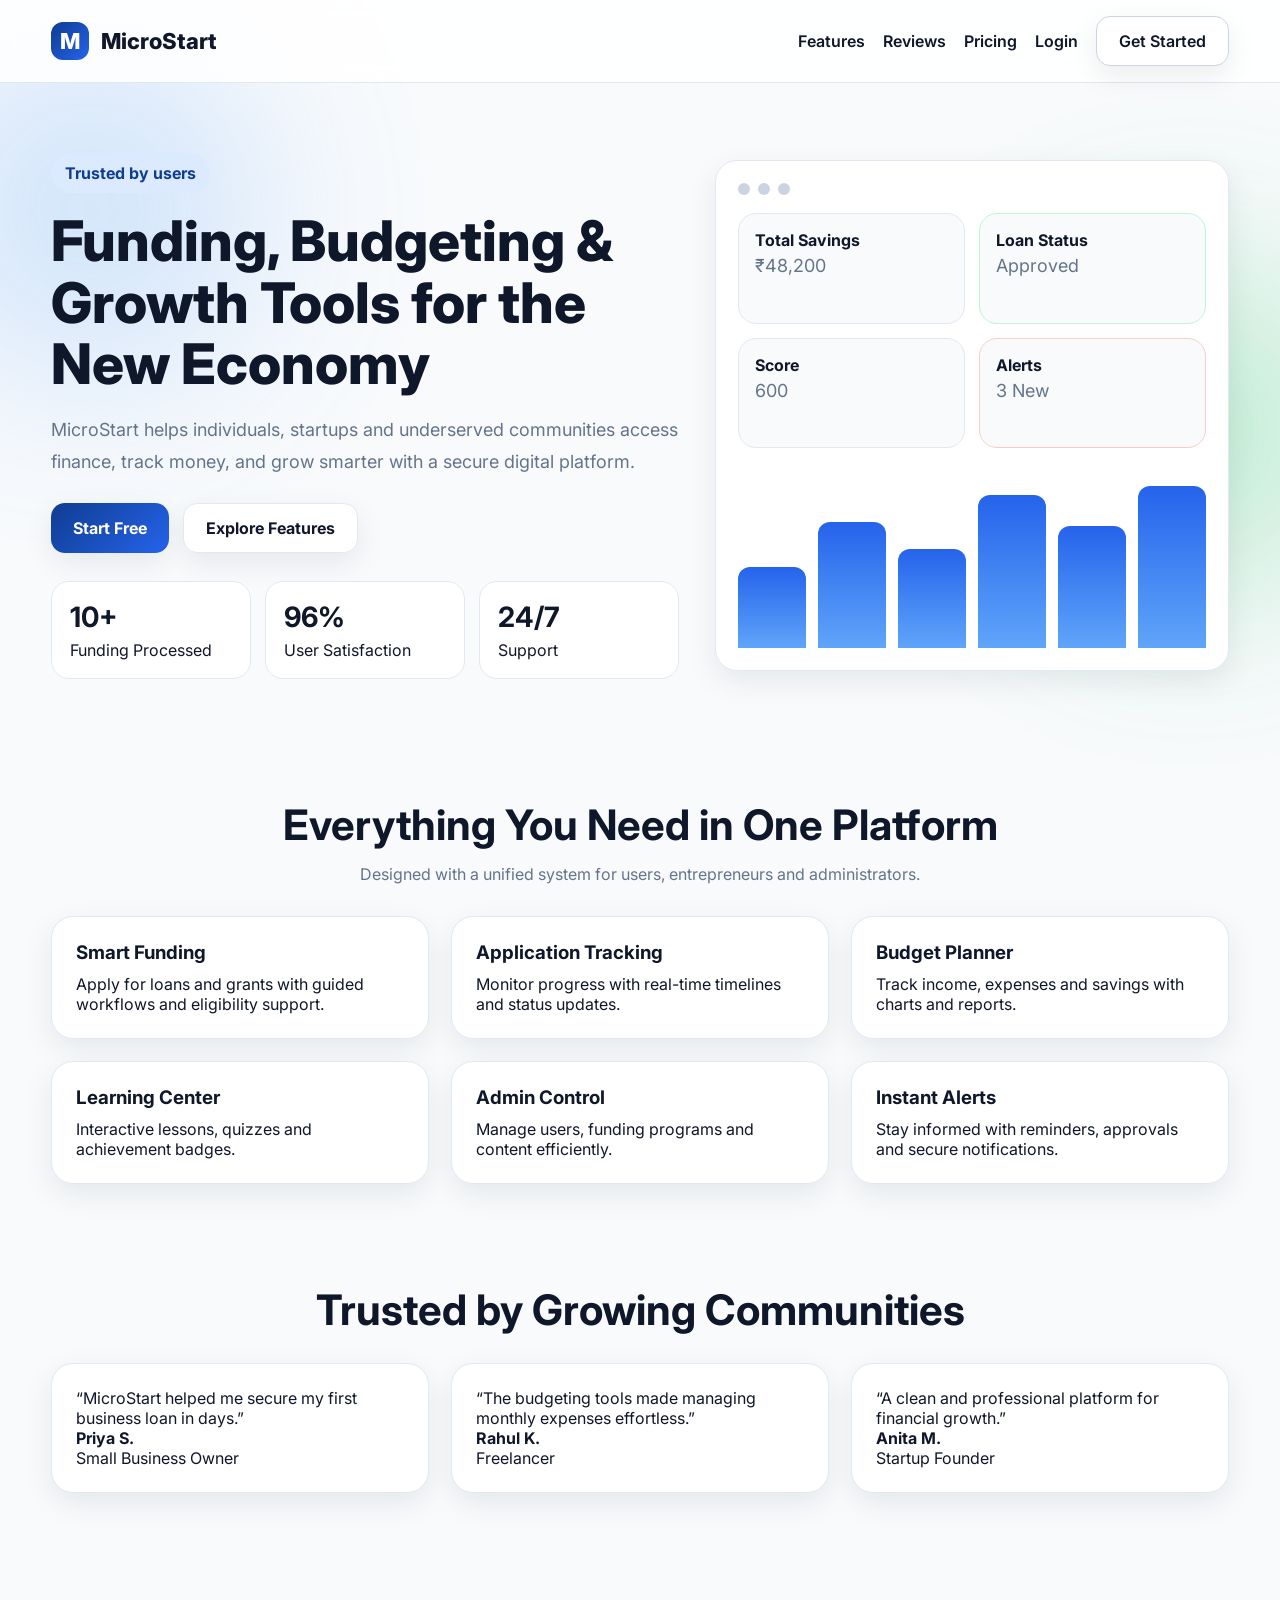
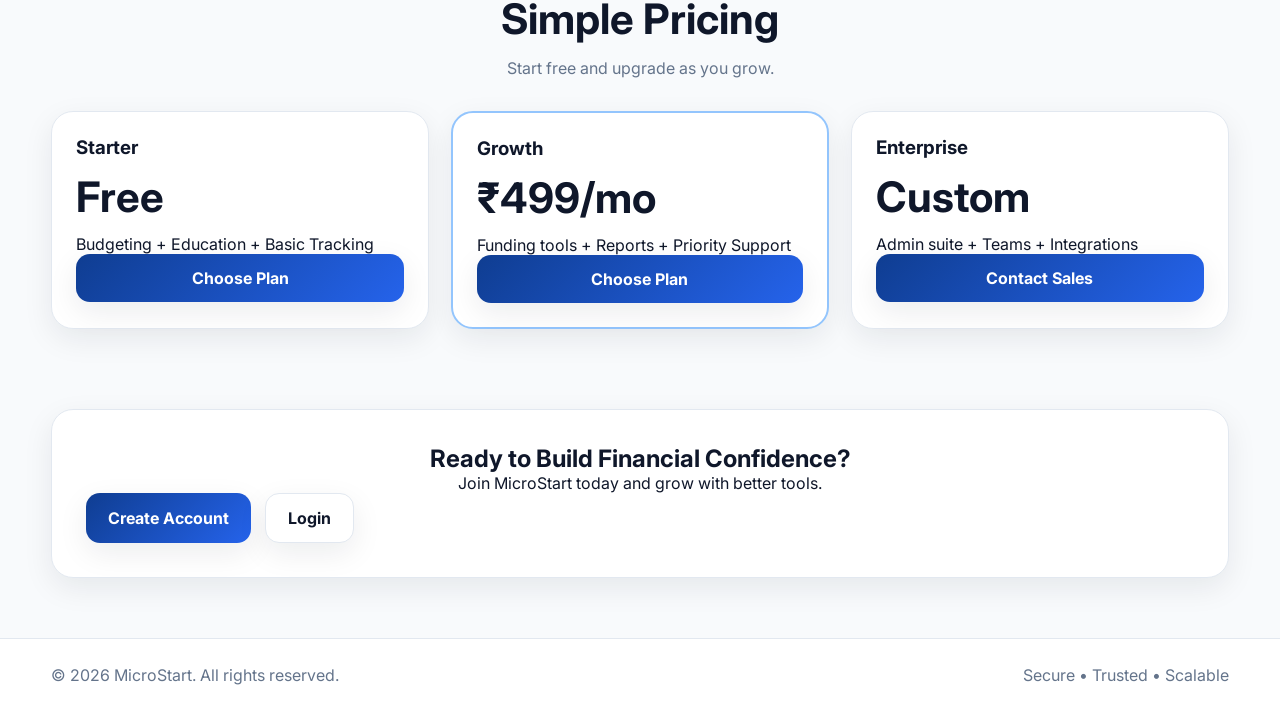
==== microstart/src/main/resources/static/index.html @ c0b25955 "first commit" ====
<!DOCTYPE html>
<html lang="en">
<head>
    <meta charset="UTF-8">
    <meta name="viewport" content="width=device-width,initial-scale=1.0">
    <title>MicroStart | Financial Inclusion Platform</title>
    <link rel="stylesheet" href="css/main.css">
    <link rel="preconnect" href="https://fonts.googleapis.com">
    <link rel="preconnect" href="https://fonts.gstatic.com" crossorigin>
    <link href="https://fonts.googleapis.com/css2?family=Inter:wght@400;500;600;700;800&display=swap" rel="stylesheet">
</head>
<body>

<div class="bg-blur one"></div>
<div class="bg-blur two"></div>

<header class="topbar">
    <div class="container nav">

        <div class="brand">
            <div class="brand-mark">M</div>
            <span>MicroStart</span>
        </div>

        <nav class="menu">
            <a href="#features">Features</a>
            <a href="#testimonials">Reviews</a>
            <a href="#pricing">Pricing</a>
            <a href="login.html">Login</a>
            <a href="register.html" class="btn btn-outline">Get Started</a>
        </nav>

        <div class="mobile-toggle" onclick="toggleMenu()">☰</div>

    </div>
</header>

<section class="hero container">

    <div class="hero-left reveal">

        <div class="pill">
            Trusted by users
        </div>

        <h1>
            Funding, Budgeting & Growth Tools for the New Economy
        </h1>

        <p>
            MicroStart helps individuals, startups and underserved communities
            access finance, track money, and grow smarter with a secure digital platform.
        </p>

        <div class="hero-actions">
            <a href="register.html" class="btn">Start Free</a>
            <a href="#features" class="btn btn-light">Explore Features</a>
        </div>

        <div class="trust-row">
            <div class="trust-card">
                <h3>10+</h3>
                <span>Funding Processed</span>
            </div>

            <div class="trust-card">
                <h3>96%</h3>
                <span>User Satisfaction</span>
            </div>

            <div class="trust-card">
                <h3>24/7</h3>
                <span>Support</span>
            </div>
        </div>

    </div>

    <div class="hero-right reveal">

        <div class="dashboard-preview card">

            <div class="preview-head">
                <div></div><div></div><div></div>
            </div>

            <div class="stat-grid">

                <div class="mini-card">
                    <h4>Total Savings</h4>
                    <p>₹48,200</p>
                </div>

                <div class="mini-card success">
                    <h4>Loan Status</h4>
                    <p>Approved</p>
                </div>

                <div class="mini-card">
                    <h4>Score</h4>
                    <p>600</p>
                </div>

                <div class="mini-card alert">
                    <h4>Alerts</h4>
                    <p>3 New</p>
                </div>

            </div>

            <div class="chart-bars">
                <span style="height:45%"></span>
                <span style="height:70%"></span>
                <span style="height:55%"></span>
                <span style="height:85%"></span>
                <span style="height:68%"></span>
                <span style="height:90%"></span>
            </div>

        </div>

    </div>

</section>

<section id="features" class="section container">

    <div class="section-head reveal">
        <h2>Everything You Need in One Platform</h2>
        <p>Designed with a unified system for users, entrepreneurs and administrators.</p>
    </div>

    <div class="feature-grid">

        <div class="feature card reveal">
            <h3>Smart Funding</h3>
            <p>Apply for loans and grants with guided workflows and eligibility support.</p>
        </div>

        <div class="feature card reveal">
            <h3>Application Tracking</h3>
            <p>Monitor progress with real-time timelines and status updates.</p>
        </div>

        <div class="feature card reveal">
            <h3>Budget Planner</h3>
            <p>Track income, expenses and savings with charts and reports.</p>
        </div>

        <div class="feature card reveal">
            <h3>Learning Center</h3>
            <p>Interactive lessons, quizzes and achievement badges.</p>
        </div>

        <div class="feature card reveal">
            <h3>Admin Control</h3>
            <p>Manage users, funding programs and content efficiently.</p>
        </div>

        <div class="feature card reveal">
            <h3>Instant Alerts</h3>
            <p>Stay informed with reminders, approvals and secure notifications.</p>
        </div>

    </div>

</section>

<section id="testimonials" class="section container">

    <div class="section-head reveal">
        <h2>Trusted by Growing Communities</h2>
    </div>

    <div class="testimonial-grid">

        <div class="testimonial card reveal">
            <p>“MicroStart helped me secure my first business loan in days.”</p>
            <h4>Priya S.</h4>
            <span>Small Business Owner</span>
        </div>

        <div class="testimonial card reveal">
            <p>“The budgeting tools made managing monthly expenses effortless.”</p>
            <h4>Rahul K.</h4>
            <span>Freelancer</span>
        </div>

        <div class="testimonial card reveal">
            <p>“A clean and professional platform for financial growth.”</p>
            <h4>Anita M.</h4>
            <span>Startup Founder</span>
        </div>

    </div>

</section>

<section id="pricing" class="section container">

    <div class="section-head reveal">
        <h2>Simple Pricing</h2>
        <p>Start free and upgrade as you grow.</p>
    </div>

    <div class="pricing-grid">

        <div class="price-card card reveal">
            <h3>Starter</h3>
            <h1>Free</h1>
            <p>Budgeting + Education + Basic Tracking</p>
            <a href="register.html" class="btn full">Choose Plan</a>
        </div>

        <div class="price-card card featured reveal">
            <h3>Growth</h3>
            <h1>₹499/mo</h1>
            <p>Funding tools + Reports + Priority Support</p>
            <a href="register.html" class="btn full">Choose Plan</a>
        </div>

        <div class="price-card card reveal">
            <h3>Enterprise</h3>
            <h1>Custom</h1>
            <p>Admin suite + Teams + Integrations</p>
            <a href="register.html" class="btn full">Contact Sales</a>
        </div>

    </div>

</section>

<section class="cta container card reveal">

    <h2>Ready to Build Financial Confidence?</h2>
    <p>Join MicroStart today and grow with better tools.</p>

    <div class="hero-actions">
        <a href="register.html" class="btn">Create Account</a>
        <a href="login.html" class="btn btn-light">Login</a>
    </div>

</section>

<footer class="footer">
    <div class="container foot">
        <span>© 2026 MicroStart. All rights reserved.</span>
        <span>Secure • Trusted • Scalable</span>
    </div>
</footer>

<script src="js/main.js"></script>
</body>
</html>
---- microstart/src/main/resources/static/css/main.css ----
:root{
--primary:#0f3d91;
--primary2:#2563eb;
--bg:#f8fafc;
--text:#0f172a;
--muted:#64748b;
--line:#e2e8f0;
--white:#ffffff;
--success:#16a34a;
--alert:#ef4444;
--shadow:0 10px 30px rgba(15,23,42,.08);
}

*{
margin:0;
padding:0;
box-sizing:border-box;
font-family:'Inter',sans-serif;
scroll-behavior:smooth;
}

body{
background:var(--bg);
color:var(--text);
overflow-x:hidden;
}

.container{
width:min(1180px,92%);
margin:auto;
}

.bg-blur{
position:fixed;
width:340px;
height:340px;
border-radius:50%;
filter:blur(90px);
z-index:-1;
opacity:.25;
}

.bg-blur.one{
background:#60a5fa;
top:40px;
left:-80px;
}

.bg-blur.two{
background:#22c55e;
right:-80px;
top:260px;
}

.topbar{
position:sticky;
top:0;
background:rgba(255,255,255,.85);
backdrop-filter:blur(10px);
border-bottom:1px solid var(--line);
z-index:100;
}

.nav{
display:flex;
justify-content:space-between;
align-items:center;
padding:16px 0;
}

.brand{
display:flex;
align-items:center;
gap:12px;
font-weight:800;
font-size:22px;
}

.brand-mark{
width:38px;
height:38px;
border-radius:12px;
display:grid;
place-items:center;
background:linear-gradient(135deg,var(--primary),var(--primary2));
color:white;
}

.menu{
display:flex;
align-items:center;
gap:18px;
}

.menu a{
text-decoration:none;
color:var(--text);
font-weight:600;
}

.mobile-toggle{
display:none;
font-size:28px;
cursor:pointer;
}

.btn{
display:inline-flex;
align-items:center;
justify-content:center;
padding:14px 22px;
border-radius:14px;
text-decoration:none;
background:linear-gradient(135deg,var(--primary),var(--primary2));
color:white;
font-weight:700;
transition:.3s;
box-shadow:var(--shadow);
}

.btn:hover{
transform:translateY(-2px);
}

.btn-light{
background:white;
color:var(--text);
border:1px solid var(--line);
}

.btn-outline{
background:white;
color:var(--primary);
border:1px solid #cbd5e1;
}

.full{
width:100%;
}

.hero{
display:grid;
grid-template-columns:1.1fr .9fr;
gap:36px;
padding:70px 0;
align-items:center;
}

.pill{
display:inline-block;
padding:10px 14px;
background:#dbeafe;
color:var(--primary);
border-radius:999px;
font-weight:700;
margin-bottom:18px;
}

.hero h1{
font-size:56px;
line-height:1.1;
margin-bottom:18px;
font-weight:800;
}

.hero p{
font-size:18px;
line-height:1.8;
color:var(--muted);
margin-bottom:24px;
}

.hero-actions{
display:flex;
gap:14px;
flex-wrap:wrap;
}

.trust-row{
display:grid;
grid-template-columns:repeat(3,1fr);
gap:14px;
margin-top:28px;
}

.card{
background:white;
border:1px solid var(--line);
border-radius:22px;
box-shadow:var(--shadow);
}

.trust-card{
padding:18px;
border-radius:18px;
background:white;
border:1px solid var(--line);
}

.trust-card h3{
font-size:28px;
margin-bottom:6px;
}

.dashboard-preview{
padding:22px;
}

.preview-head{
display:flex;
gap:8px;
margin-bottom:18px;
}

.preview-head div{
width:12px;
height:12px;
border-radius:50%;
background:#cbd5e1;
}

.stat-grid{
display:grid;
grid-template-columns:repeat(2,1fr);
gap:14px;
margin-bottom:20px;
}

.mini-card{
padding:16px;
border-radius:18px;
background:#f8fafc;
border:1px solid var(--line);
}

.mini-card.success{border-color:#bbf7d0;}
.mini-card.alert{border-color:#fecaca;}

.chart-bars{
height:180px;
display:flex;
align-items:flex-end;
gap:12px;
}

.chart-bars span{
flex:1;
background:linear-gradient(180deg,var(--primary2),#60a5fa);
border-radius:12px 12px 0 0;
animation:grow 1.2s ease;
}

@keyframes grow{
from{height:0}
}

.section{
padding:50px 0;
}

.section-head{
text-align:center;
max-width:720px;
margin:0 auto 28px;
}

.section-head h2{
font-size:42px;
margin-bottom:10px;
}

.section-head p{
color:var(--muted);
line-height:1.8;
}

.feature-grid,
.testimonial-grid,
.pricing-grid{
display:grid;
grid-template-columns:repeat(3,1fr);
gap:22px;
}

.feature,
.testimonial,
.price-card{
padding:24px;
transition:.3s;
}

.feature:hover,
.testimonial:hover,
.price-card:hover{
transform:translateY(-6px);
}

.feature h3,
.price-card h3{
margin-bottom:10px;
}

.price-card h1{
font-size:42px;
margin:12px 0;
}

.featured{
border:2px solid #93c5fd;
transform:scale(1.03);
}

.cta{
padding:34px;
text-align:center;
margin:30px auto 60px;
}

.footer{
padding:26px 0;
border-top:1px solid var(--line);
background:white;
}

.foot{
display:flex;
justify-content:space-between;
gap:10px;
flex-wrap:wrap;
color:var(--muted);
}

.reveal{
opacity:0;
transform:translateY(30px);
transition:1s;
}

.reveal.active{
opacity:1;
transform:none;
}

@media(max-width:980px){
.hero{
grid-template-columns:1fr;
}
.feature-grid,
.testimonial-grid,
.pricing-grid{
grid-template-columns:1fr 1fr;
}
.hero h1{
font-size:44px;
}
}

@media(max-width:720px){
.menu{
display:none;
position:absolute;
top:70px;
left:0;
right:0;
background:white;
padding:20px;
flex-direction:column;
border-bottom:1px solid var(--line);
}
.menu.show{
display:flex;
}
.mobile-toggle{
display:block;
}
.feature-grid,
.testimonial-grid,
.pricing-grid,
.trust-row{
grid-template-columns:1fr;
}
.hero h1{
font-size:36px;
}
.section-head h2{
font-size:32px;
}
}
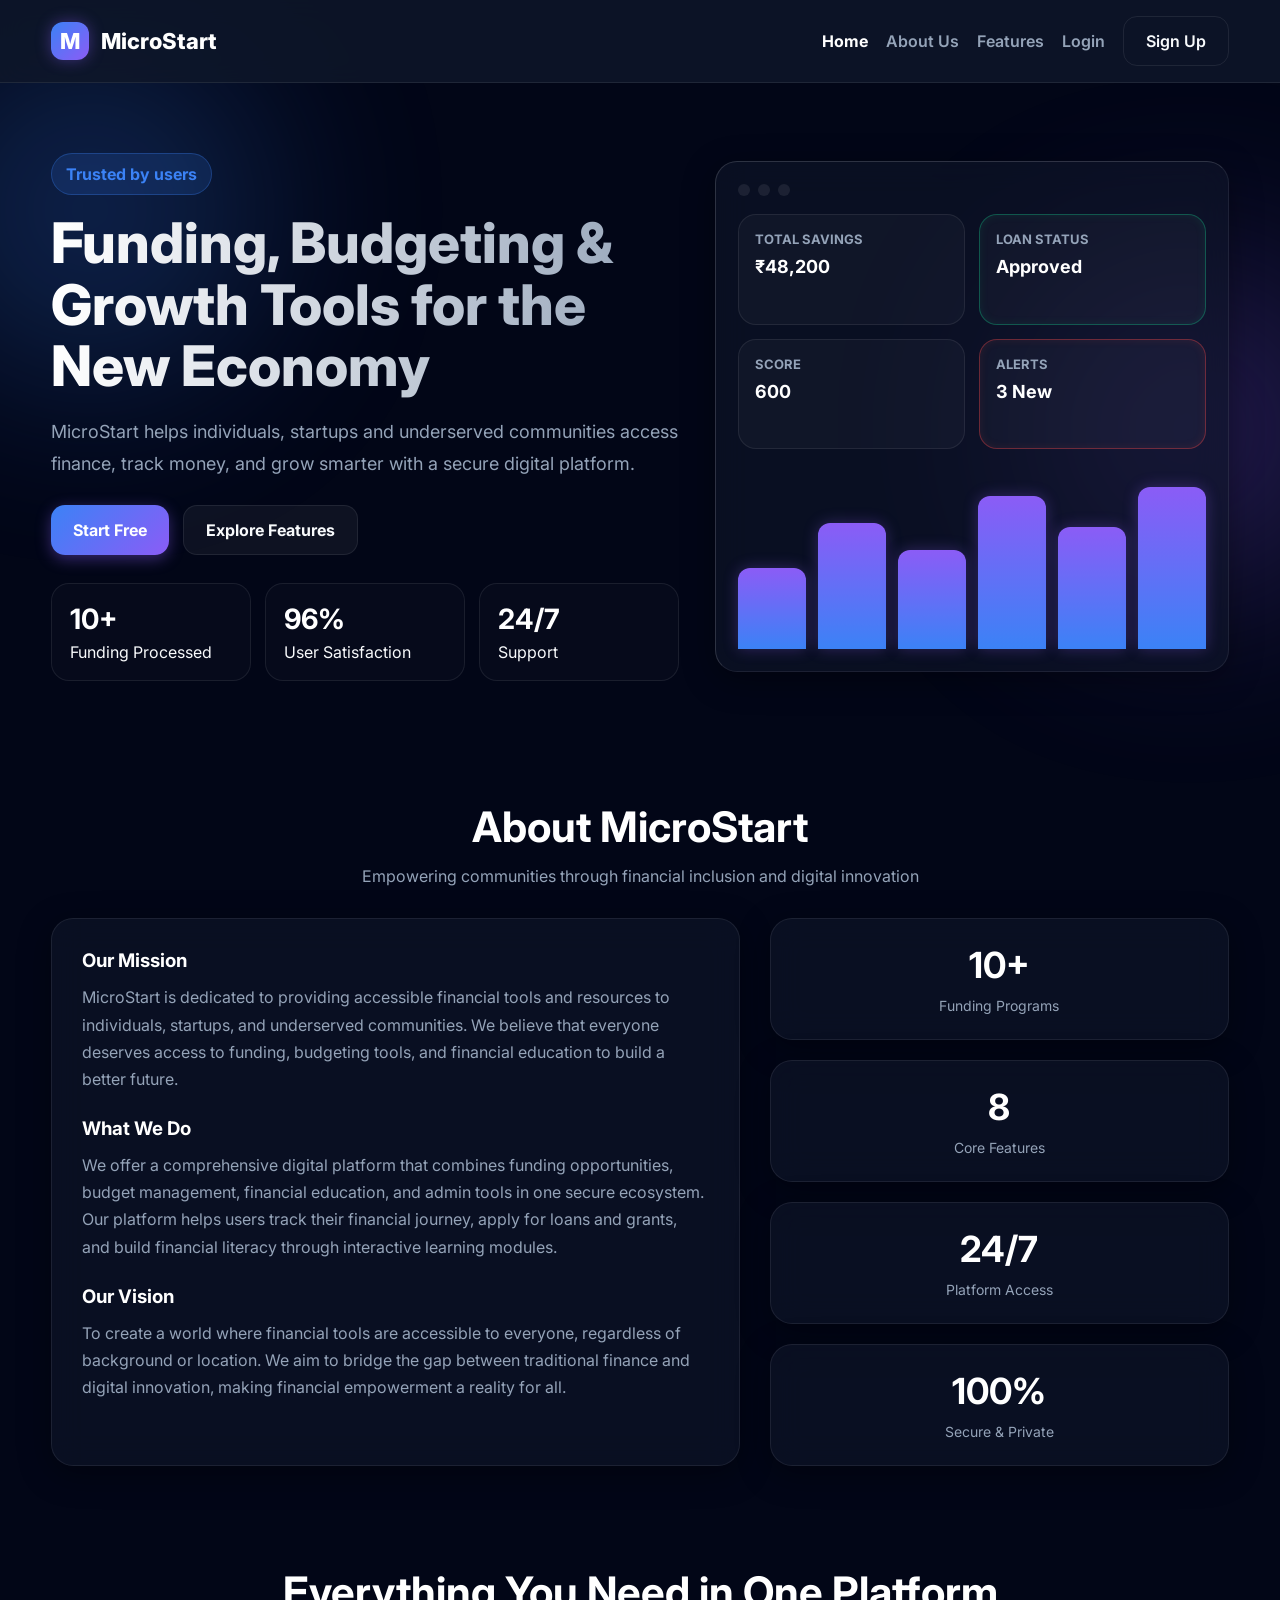
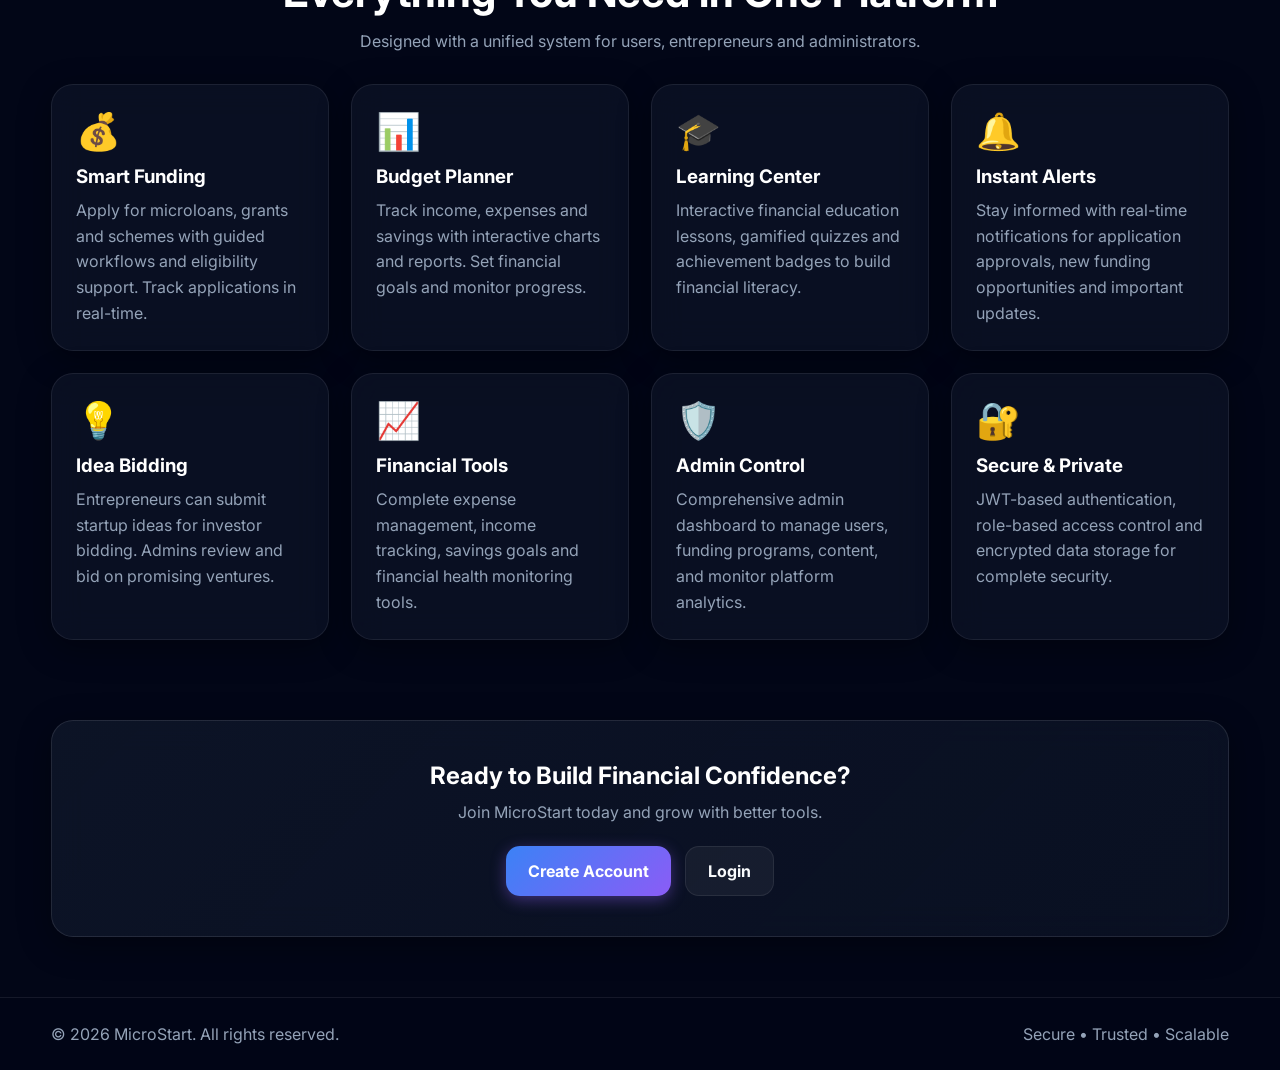
==== commit b0980edf: "nineth commit" ====
--- a/microstart/src/main/resources/static/index.html
+++ b/microstart/src/main/resources/static/index.html
@@ -4,7 +4,7 @@
     <meta charset="UTF-8">
     <meta name="viewport" content="width=device-width,initial-scale=1.0">
     <title>MicroStart | Financial Inclusion Platform</title>
-    <link rel="stylesheet" href="css/main.css">
+    <link rel="stylesheet" href="css/main.css?v=4">
     <link rel="preconnect" href="https://fonts.googleapis.com">
     <link rel="preconnect" href="https://fonts.gstatic.com" crossorigin>
     <link href="https://fonts.googleapis.com/css2?family=Inter:wght@400;500;600;700;800&display=swap" rel="stylesheet">
@@ -23,11 +23,11 @@
         </div>
 
         <nav class="menu">
+            <a href="#" class="active">Home</a>
+            <a href="#about">About Us</a>
             <a href="#features">Features</a>
-            <a href="#testimonials">Reviews</a>
-            <a href="#pricing">Pricing</a>
             <a href="login.html">Login</a>
-            <a href="register.html" class="btn btn-outline">Get Started</a>
+            <a href="register.html" class="btn btn-outline">Sign Up</a>
         </nav>
 
         <div class="mobile-toggle" onclick="toggleMenu()">☰</div>
@@ -123,6 +123,47 @@
 
 </section>
 
+<section id="about" class="section container">
+
+    <div class="section-head reveal">
+        <h2>About MicroStart</h2>
+        <p>Empowering communities through financial inclusion and digital innovation</p>
+    </div>
+
+    <div class="about-content reveal">
+        <div class="about-text card">
+            <h3>Our Mission</h3>
+            <p>MicroStart is dedicated to providing accessible financial tools and resources to individuals, startups, and underserved communities. We believe that everyone deserves access to funding, budgeting tools, and financial education to build a better future.</p>
+            
+            <h3>What We Do</h3>
+            <p>We offer a comprehensive digital platform that combines funding opportunities, budget management, financial education, and admin tools in one secure ecosystem. Our platform helps users track their financial journey, apply for loans and grants, and build financial literacy through interactive learning modules.</p>
+            
+            <h3>Our Vision</h3>
+            <p>To create a world where financial tools are accessible to everyone, regardless of background or location. We aim to bridge the gap between traditional finance and digital innovation, making financial empowerment a reality for all.</p>
+        </div>
+
+        <div class="about-stats">
+            <div class="stat-card card reveal">
+                <h3>10+</h3>
+                <span>Funding Programs</span>
+            </div>
+            <div class="stat-card card reveal">
+                <h3>8</h3>
+                <span>Core Features</span>
+            </div>
+            <div class="stat-card card reveal">
+                <h3>24/7</h3>
+                <span>Platform Access</span>
+            </div>
+            <div class="stat-card card reveal">
+                <h3>100%</h3>
+                <span>Secure & Private</span>
+            </div>
+        </div>
+    </div>
+
+</section>
+
 <section id="features" class="section container">
 
     <div class="section-head reveal">
@@ -130,100 +171,54 @@
         <p>Designed with a unified system for users, entrepreneurs and administrators.</p>
     </div>
 
-    <div class="feature-grid">
-
-        <div class="feature card reveal">
+    <div class="feature-grid-4">
+
+        <div class="feature card reveal">
+            <div class="feature-icon">💰</div>
             <h3>Smart Funding</h3>
-            <p>Apply for loans and grants with guided workflows and eligibility support.</p>
-        </div>
-
-        <div class="feature card reveal">
-            <h3>Application Tracking</h3>
-            <p>Monitor progress with real-time timelines and status updates.</p>
-        </div>
-
-        <div class="feature card reveal">
+            <p>Apply for microloans, grants and schemes with guided workflows and eligibility support. Track applications in real-time.</p>
+        </div>
+
+        <div class="feature card reveal">
+            <div class="feature-icon">📊</div>
             <h3>Budget Planner</h3>
-            <p>Track income, expenses and savings with charts and reports.</p>
-        </div>
-
-        <div class="feature card reveal">
+            <p>Track income, expenses and savings with interactive charts and reports. Set financial goals and monitor progress.</p>
+        </div>
+
+        <div class="feature card reveal">
+            <div class="feature-icon">🎓</div>
             <h3>Learning Center</h3>
-            <p>Interactive lessons, quizzes and achievement badges.</p>
-        </div>
-
-        <div class="feature card reveal">
+            <p>Interactive financial education lessons, gamified quizzes and achievement badges to build financial literacy.</p>
+        </div>
+
+        <div class="feature card reveal">
+            <div class="feature-icon">🔔</div>
+            <h3>Instant Alerts</h3>
+            <p>Stay informed with real-time notifications for application approvals, new funding opportunities and important updates.</p>
+        </div>
+
+        <div class="feature card reveal">
+            <div class="feature-icon">💡</div>
+            <h3>Idea Bidding</h3>
+            <p>Entrepreneurs can submit startup ideas for investor bidding. Admins review and bid on promising ventures.</p>
+        </div>
+
+        <div class="feature card reveal">
+            <div class="feature-icon">📈</div>
+            <h3>Financial Tools</h3>
+            <p>Complete expense management, income tracking, savings goals and financial health monitoring tools.</p>
+        </div>
+
+        <div class="feature card reveal">
+            <div class="feature-icon">🛡️</div>
             <h3>Admin Control</h3>
-            <p>Manage users, funding programs and content efficiently.</p>
-        </div>
-
-        <div class="feature card reveal">
-            <h3>Instant Alerts</h3>
-            <p>Stay informed with reminders, approvals and secure notifications.</p>
-        </div>
-
-    </div>
-
-</section>
-
-<section id="testimonials" class="section container">
-
-    <div class="section-head reveal">
-        <h2>Trusted by Growing Communities</h2>
-    </div>
-
-    <div class="testimonial-grid">
-
-        <div class="testimonial card reveal">
-            <p>“MicroStart helped me secure my first business loan in days.”</p>
-            <h4>Priya S.</h4>
-            <span>Small Business Owner</span>
-        </div>
-
-        <div class="testimonial card reveal">
-            <p>“The budgeting tools made managing monthly expenses effortless.”</p>
-            <h4>Rahul K.</h4>
-            <span>Freelancer</span>
-        </div>
-
-        <div class="testimonial card reveal">
-            <p>“A clean and professional platform for financial growth.”</p>
-            <h4>Anita M.</h4>
-            <span>Startup Founder</span>
-        </div>
-
-    </div>
-
-</section>
-
-<section id="pricing" class="section container">
-
-    <div class="section-head reveal">
-        <h2>Simple Pricing</h2>
-        <p>Start free and upgrade as you grow.</p>
-    </div>
-
-    <div class="pricing-grid">
-
-        <div class="price-card card reveal">
-            <h3>Starter</h3>
-            <h1>Free</h1>
-            <p>Budgeting + Education + Basic Tracking</p>
-            <a href="register.html" class="btn full">Choose Plan</a>
-        </div>
-
-        <div class="price-card card featured reveal">
-            <h3>Growth</h3>
-            <h1>₹499/mo</h1>
-            <p>Funding tools + Reports + Priority Support</p>
-            <a href="register.html" class="btn full">Choose Plan</a>
-        </div>
-
-        <div class="price-card card reveal">
-            <h3>Enterprise</h3>
-            <h1>Custom</h1>
-            <p>Admin suite + Teams + Integrations</p>
-            <a href="register.html" class="btn full">Contact Sales</a>
+            <p>Comprehensive admin dashboard to manage users, funding programs, content, and monitor platform analytics.</p>
+        </div>
+
+        <div class="feature card reveal">
+            <div class="feature-icon">🔐</div>
+            <h3>Secure & Private</h3>
+            <p>JWT-based authentication, role-based access control and encrypted data storage for complete security.</p>
         </div>
 
     </div>
@@ -249,6 +244,6 @@
     </div>
 </footer>
 
-<script src="js/main.js"></script>
+<script src="js/main.js?v=2"></script>
 </body>
 </html>
--- a/microstart/src/main/resources/static/css/main.css
+++ b/microstart/src/main/resources/static/css/main.css
@@ -1,14 +1,16 @@
 :root{
---primary:#0f3d91;
---primary2:#2563eb;
---bg:#f8fafc;
---text:#0f172a;
---muted:#64748b;
---line:#e2e8f0;
---white:#ffffff;
---success:#16a34a;
+--primary:#3b82f6;
+--primary2:#8b5cf6;
+--bg:#020617;
+--text:#f8fafc;
+--muted:#94a3b8;
+--line:rgba(255,255,255,0.1);
+--white:rgba(255, 255, 255, 0.05);
+--glass-bg:rgba(15, 23, 42, 0.6);
+--glass-border:rgba(255, 255, 255, 0.08);
+--success:#10b981;
 --alert:#ef4444;
---shadow:0 10px 30px rgba(15,23,42,.08);
+--shadow:0 8px 32px 0 rgba(0, 0, 0, 0.37);
 }
 
 *{
@@ -35,19 +37,19 @@
 width:340px;
 height:340px;
 border-radius:50%;
-filter:blur(90px);
+filter:blur(100px);
 z-index:-1;
 opacity:.25;
 }
 
 .bg-blur.one{
-background:#60a5fa;
+background:var(--primary);
 top:40px;
 left:-80px;
 }
 
 .bg-blur.two{
-background:#22c55e;
+background:var(--primary2);
 right:-80px;
 top:260px;
 }
@@ -55,9 +57,10 @@
 .topbar{
 position:sticky;
 top:0;
-background:rgba(255,255,255,.85);
-backdrop-filter:blur(10px);
-border-bottom:1px solid var(--line);
+background:rgba(15, 23, 42, 0.85);
+backdrop-filter:blur(12px);
+-webkit-backdrop-filter: blur(12px);
+border-bottom:1px solid var(--glass-border);
 z-index:100;
 }
 
@@ -74,6 +77,7 @@
 gap:12px;
 font-weight:800;
 font-size:22px;
+color: #fff;
 }
 
 .brand-mark{
@@ -84,6 +88,7 @@
 place-items:center;
 background:linear-gradient(135deg,var(--primary),var(--primary2));
 color:white;
+box-shadow: 0 0 15px rgba(139, 92, 246, 0.4);
 }
 
 .menu{
@@ -94,9 +99,20 @@
 
 .menu a{
 text-decoration:none;
-color:var(--text);
+color:var(--muted);
 font-weight:600;
-}
+transition: .3s;
+}
+.menu a.active {
+    color: #fff;
+    font-weight: 700;
+}
+
+.menu a.active:hover {
+    color: #fff;
+}
+
+.menu a:hover { color: #fff; }
 
 .mobile-toggle{
 display:none;
@@ -112,26 +128,36 @@
 border-radius:14px;
 text-decoration:none;
 background:linear-gradient(135deg,var(--primary),var(--primary2));
-color:white;
+color:white !important;
 font-weight:700;
 transition:.3s;
-box-shadow:var(--shadow);
+box-shadow: 0 4px 15px rgba(139, 92, 246, 0.4);
 }
 
 .btn:hover{
 transform:translateY(-2px);
+box-shadow: 0 8px 25px rgba(139, 92, 246, 0.6);
 }
 
 .btn-light{
-background:white;
-color:var(--text);
-border:1px solid var(--line);
+background:rgba(255, 255, 255, 0.05);
+color:var(--text) !important;
+border:1px solid var(--glass-border);
+box-shadow: none;
+}
+.btn-light:hover {
+background:rgba(255, 255, 255, 0.1);
 }
 
 .btn-outline{
-background:white;
-color:var(--primary);
-border:1px solid #cbd5e1;
+background:transparent;
+color:var(--text) !important;
+border:1px solid var(--glass-border);
+box-shadow: none;
+}
+.btn-outline:hover {
+background:rgba(255, 255, 255, 0.1);
+border-color: rgba(255, 255, 255, 0.2);
 }
 
 .full{
@@ -149,8 +175,9 @@
 .pill{
 display:inline-block;
 padding:10px 14px;
-background:#dbeafe;
+background:rgba(59, 130, 246, 0.15);
 color:var(--primary);
+border: 1px solid rgba(59, 130, 246, 0.3);
 border-radius:999px;
 font-weight:700;
 margin-bottom:18px;
@@ -161,6 +188,10 @@
 line-height:1.1;
 margin-bottom:18px;
 font-weight:800;
+background: linear-gradient(to right, #fff, #94a3b8);
+-webkit-background-clip: text;
+background-clip: text;
+-webkit-text-fill-color: transparent;
 }
 
 .hero p{
@@ -184,8 +215,10 @@
 }
 
 .card{
-background:white;
-border:1px solid var(--line);
+background:var(--glass-bg);
+backdrop-filter: blur(16px);
+-webkit-backdrop-filter: blur(16px);
+border:1px solid var(--glass-border);
 border-radius:22px;
 box-shadow:var(--shadow);
 }
@@ -193,17 +226,24 @@
 .trust-card{
 padding:18px;
 border-radius:18px;
-background:white;
-border:1px solid var(--line);
+background:rgba(255,255,255,0.02);
+border:1px solid var(--glass-border);
+transition: .3s;
+}
+.trust-card:hover {
+background: rgba(255,255,255,0.05);
 }
 
 .trust-card h3{
 font-size:28px;
 margin-bottom:6px;
+color: #fff;
 }
 
 .dashboard-preview{
 padding:22px;
+border-top: 1px solid rgba(255,255,255,0.15);
+border-left: 1px solid rgba(255,255,255,0.15);
 }
 
 .preview-head{
@@ -216,7 +256,7 @@
 width:12px;
 height:12px;
 border-radius:50%;
-background:#cbd5e1;
+background:var(--glass-border);
 }
 
 .stat-grid{
@@ -229,12 +269,15 @@
 .mini-card{
 padding:16px;
 border-radius:18px;
-background:#f8fafc;
-border:1px solid var(--line);
-}
-
-.mini-card.success{border-color:#bbf7d0;}
-.mini-card.alert{border-color:#fecaca;}
+background:rgba(255,255,255,0.03);
+border:1px solid var(--glass-border);
+}
+
+.mini-card h4 { color: var(--muted); margin-bottom: 4px; font-size: 13px; text-transform: uppercase; }
+.mini-card p { font-weight: 700; color: #fff; font-size: 18px;}
+
+.mini-card.success{border-color:rgba(16, 185, 129, 0.4); box-shadow: inset 0 0 10px rgba(16,185,129,0.1);}
+.mini-card.alert{border-color:rgba(239, 68, 68, 0.4); box-shadow: inset 0 0 10px rgba(239,68,68,0.1);}
 
 .chart-bars{
 height:180px;
@@ -245,13 +288,15 @@
 
 .chart-bars span{
 flex:1;
-background:linear-gradient(180deg,var(--primary2),#60a5fa);
+background:linear-gradient(180deg,var(--primary2),var(--primary));
 border-radius:12px 12px 0 0;
-animation:grow 1.2s ease;
+animation:grow 1.2s cubic-bezier(0.175, 0.885, 0.32, 1.275);
+box-shadow: 0 0 15px rgba(139, 92, 246, 0.3);
 }
 
 @keyframes grow{
-from{height:0}
+from{height:0; opacity: 0;}
+to{opacity:1;}
 }
 
 .section{
@@ -267,11 +312,60 @@
 .section-head h2{
 font-size:42px;
 margin-bottom:10px;
+color: #fff;
 }
 
 .section-head p{
 color:var(--muted);
 line-height:1.8;
+}
+
+.about-content {
+    display: grid;
+    grid-template-columns: 1.5fr 1fr;
+    gap: 30px;
+}
+
+.about-text {
+    padding: 30px;
+}
+
+.about-text h3 {
+    color: #fff;
+    margin-bottom: 12px;
+    margin-top: 24px;
+}
+
+.about-text h3:first-child {
+    margin-top: 0;
+}
+
+.about-text p {
+    color: var(--muted);
+    line-height: 1.7;
+    margin-bottom: 20px;
+}
+
+.about-stats {
+    display: grid;
+    grid-template-columns: 1fr;
+    gap: 20px;
+}
+
+.about-stats .stat-card {
+    padding: 24px;
+    text-align: center;
+}
+
+.about-stats .stat-card h3 {
+    font-size: 36px;
+    color: #fff;
+    margin-bottom: 8px;
+}
+
+.about-stats .stat-card span {
+    color: var(--muted);
+    font-size: 14px;
 }
 
 .feature-grid,
@@ -282,44 +376,131 @@
 gap:22px;
 }
 
+.feature-grid-4 {
+    display: grid;
+    grid-template-columns: repeat(4, 1fr);
+    gap: 22px;
+}
+
+.roadmap-container {
+    max-width: 900px;
+    margin: 0 auto;
+    position: relative;
+    padding: 20px 0;
+}
+
+.roadmap-container::before {
+    content: '';
+    position: absolute;
+    left: 35px;
+    top: 0;
+    bottom: 0;
+    width: 3px;
+    background: linear-gradient(180deg, var(--primary), var(--primary2));
+    border-radius: 3px;
+}
+
+.roadmap-item {
+    position: relative;
+    padding-left: 80px;
+    margin-bottom: 40px;
+}
+
+.roadmap-item:last-child {
+    margin-bottom: 0;
+}
+
+.roadmap-icon {
+    position: absolute;
+    left: 0;
+    top: 0;
+    width: 70px;
+    height: 70px;
+    border-radius: 50%;
+    background: linear-gradient(135deg, var(--primary), var(--primary2));
+    color: white;
+    display: flex;
+    align-items: center;
+    justify-content: center;
+    font-size: 24px;
+    font-weight: 800;
+    box-shadow: 0 0 20px rgba(139, 92, 246, 0.5);
+    z-index: 1;
+}
+
+.roadmap-content {
+    padding: 24px;
+    transition: .4s cubic-bezier(0.175, 0.885, 0.32, 1.275);
+    border-left: 4px solid var(--primary);
+}
+
+.roadmap-content:hover {
+    transform: translateX(8px);
+    border-left-color: var(--primary2);
+    box-shadow: 0 15px 40px rgba(0, 0, 0, 0.5);
+}
+
+.feature-icon {
+    font-size: 36px;
+    margin-bottom: 12px;
+    display: block;
+}
+
 .feature,
 .testimonial,
 .price-card{
 padding:24px;
-transition:.3s;
+transition:.4s cubic-bezier(0.175, 0.885, 0.32, 1.275);
 }
 
 .feature:hover,
 .testimonial:hover,
 .price-card:hover{
-transform:translateY(-6px);
+transform:translateY(-8px);
+border-color: rgba(255, 255, 255, 0.15);
+box-shadow: 0 15px 40px rgba(0,0,0,0.5);
 }
 
 .feature h3,
 .price-card h3{
 margin-bottom:10px;
+color: #fff;
+}
+
+.feature p, .testimonial p {
+color: var(--muted);
+line-height: 1.6;
 }
 
 .price-card h1{
 font-size:42px;
 margin:12px 0;
+color: #fff;
 }
 
 .featured{
-border:2px solid #93c5fd;
+border:1px solid var(--primary2);
+box-shadow: 0 0 30px rgba(139, 92, 246, 0.2);
 transform:scale(1.03);
 }
 
 .cta{
-padding:34px;
+padding:40px;
 text-align:center;
 margin:30px auto 60px;
-}
+background: linear-gradient(135deg, rgba(15, 23, 42, 0.8), rgba(15, 23, 42, 0.6));
+border: 1px solid rgba(255, 255, 255, 0.1);
+}
+
+.cta h2 { color: #fff; margin-bottom: 12px; }
+.cta p { color: var(--muted); margin-bottom: 24px; }
+.cta .hero-actions { justify-content: center; }
 
 .footer{
 padding:26px 0;
-border-top:1px solid var(--line);
-background:white;
+border-top:1px solid var(--glass-border);
+background:rgba(2, 6, 23, 0.8);
+backdrop-filter: blur(10px);
 }
 
 .foot{
@@ -333,7 +514,7 @@
 .reveal{
 opacity:0;
 transform:translateY(30px);
-transition:1s;
+transition:1s cubic-bezier(0.175, 0.885, 0.32, 1.275);
 }
 
 .reveal.active{
@@ -344,11 +525,17 @@
 @media(max-width:980px){
 .hero{
 grid-template-columns:1fr;
+}
+.about-content {
+    grid-template-columns: 1fr;
 }
 .feature-grid,
 .testimonial-grid,
 .pricing-grid{
 grid-template-columns:1fr 1fr;
+}
+.feature-grid-4 {
+    grid-template-columns: repeat(2, 1fr);
 }
 .hero h1{
 font-size:44px;
@@ -362,10 +549,11 @@
 top:70px;
 left:0;
 right:0;
-background:white;
+background:var(--glass-bg);
+backdrop-filter: blur(16px);
 padding:20px;
 flex-direction:column;
-border-bottom:1px solid var(--line);
+border-bottom:1px solid var(--glass-border);
 }
 .menu.show{
 display:flex;
@@ -376,9 +564,13 @@
 .feature-grid,
 .testimonial-grid,
 .pricing-grid,
+.roadmap-container,
 .trust-row{
 grid-template-columns:1fr;
 }
+.feature-grid-4 {
+    grid-template-columns: 1fr;
+}
 .hero h1{
 font-size:36px;
 }
